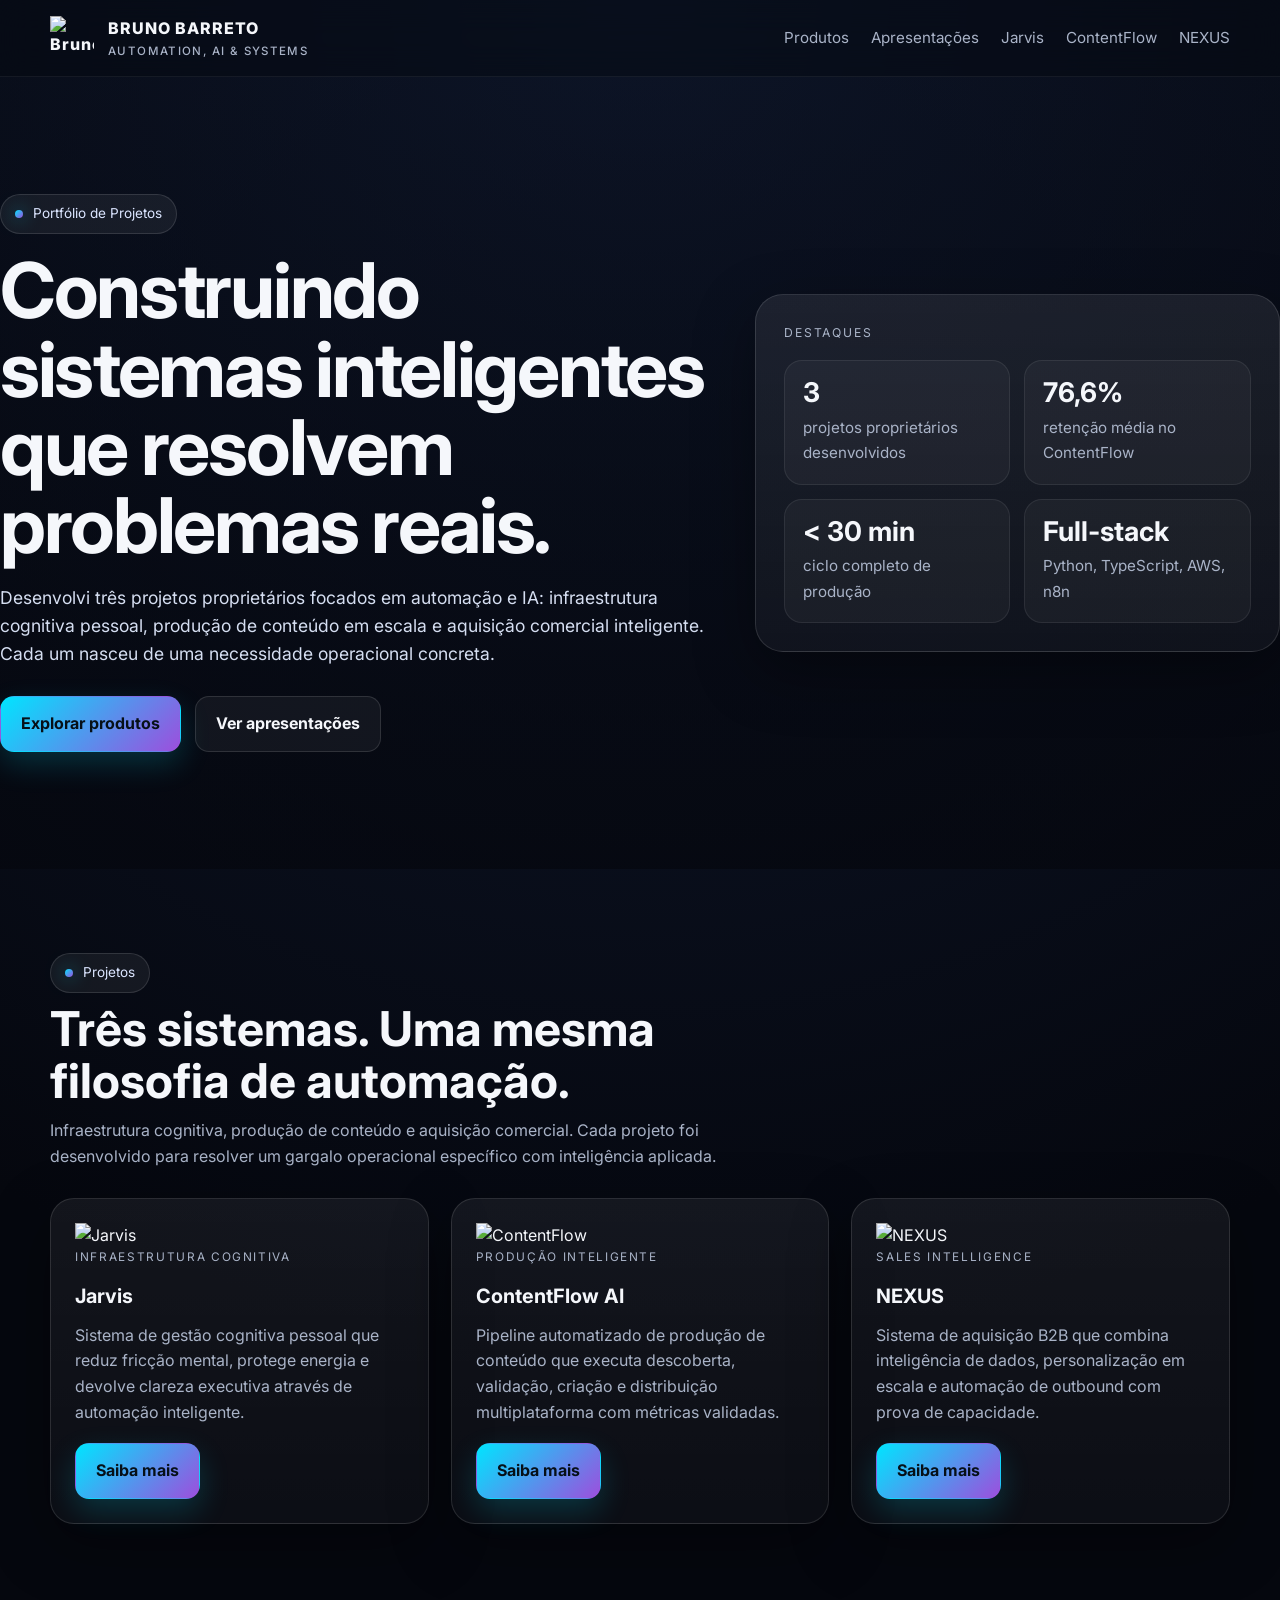
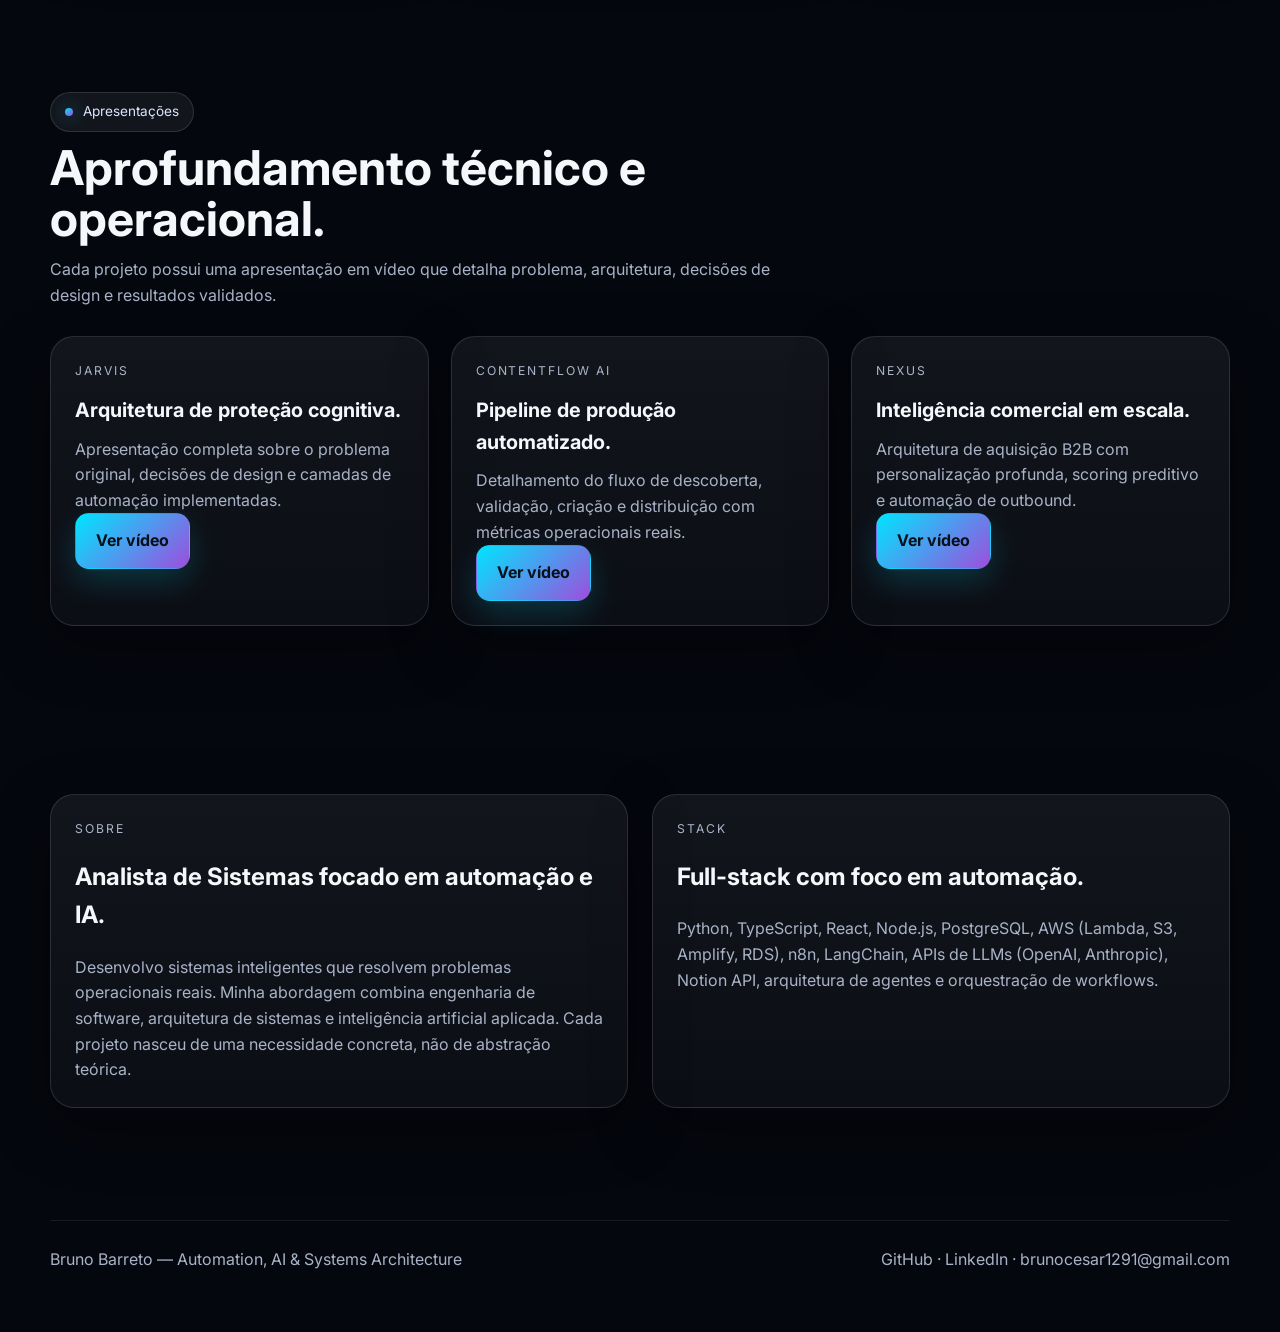
==== index.html @ 09afdfec "Initial commit: Portfolio site with rebranding complete" ====
<!DOCTYPE html>
<html lang="pt-BR">
<head>
<meta charset="utf-8">
<meta name="viewport" content="width=device-width, initial-scale=1">
<link rel="preconnect" href="https://fonts.googleapis.com">
<link rel="preconnect" href="https://fonts.gstatic.com" crossorigin>
<link href="https://fonts.googleapis.com/css2?family=Inter:wght@300;400;500;600;700;800;900&display=swap" rel="stylesheet">
<link rel="stylesheet" href="./styles.css">
<title>Bruno Barreto — Automation, AI & Systems Architecture</title>
<meta name="description" content="Portfólio de projetos em automação e inteligência artificial: Jarvis, ContentFlow AI e NEXUS.">
<meta property="og:title" content="Bruno Barreto — Automation, AI & Systems Architecture">
<meta property="og:description" content="Portfólio de projetos em automação e inteligência artificial: Jarvis, ContentFlow AI e NEXUS.">
<meta property="og:type" content="website">
<meta name="theme-color" content="#05070e">
</head>
<body>
<header class="header">
  <div class="container nav">
    <a class="brand" href="./index.html">
      <img src="./assets/logos/logo-pentecost.png" alt="Bruno Barreto">
      <div>
        BRUNO BARRETO
        <small>AUTOMATION, AI & SYSTEMS</small>
      </div>
    </a>
    <nav class="nav-links">
      <a href="./index.html#produtos">Produtos</a>
      <a href="./index.html#apresentacoes">Apresentações</a>
      <a href="./jarvis.html">Jarvis</a>
      <a href="./contentflow.html">ContentFlow</a>
      <a href="./nexus.html">NEXUS</a>
    </nav>
  </div>
</header>
<section class="hero">
  <div class="hero-bg">
    <video autoplay muted loop playsinline poster="./assets/logos/logo-pentecost.png">
      <source src="./assets/videos/hero-bg-pentecost.mp4" type="video/mp4">
    </video>
  </div>
  <div class="container hero-content">
    <div class="hero-grid">
      <div>
        <span class="eyebrow">Portfólio de Projetos</span>
        <h1>Construindo sistemas inteligentes que resolvem problemas reais.</h1>
        <p>Desenvolvi três projetos proprietários focados em automação e IA: infraestrutura cognitiva pessoal, produção de conteúdo em escala e aquisição comercial inteligente. Cada um nasceu de uma necessidade operacional concreta.</p>
        <div class="hero-actions">
          <a class="btn btn-primary" href="#produtos">Explorar produtos</a>
          <a class="btn btn-secondary" href="#apresentacoes">Ver apresentações</a>
        </div>
      </div>
      <div class="hero-card">
        <div class="kicker">Destaques</div>
        <div class="stat-grid" style="margin-top:18px">
          <div class="stat"><strong>3</strong><span class="small">projetos proprietários desenvolvidos</span></div>
          <div class="stat"><strong>76,6%</strong><span class="small">retenção média no ContentFlow</span></div>
          <div class="stat"><strong>&lt; 30 min</strong><span class="small">ciclo completo de produção</span></div>
          <div class="stat"><strong>Full-stack</strong><span class="small">Python, TypeScript, AWS, n8n</span></div>
        </div>
      </div>
    </div>
  </div>
</section>

<section class="section" id="produtos">
  <div class="container">
    <div class="section-head">
      <span class="eyebrow">Projetos</span>
      <h2>Três sistemas. Uma mesma filosofia de automação.</h2>
      <p>Infraestrutura cognitiva, produção de conteúdo e aquisição comercial. Cada projeto foi desenvolvido para resolver um gargalo operacional específico com inteligência aplicada.</p>
    </div>
    <div class="grid-3">
      <article class="card product-card">
        <img src="./assets/logos-full/logo-jarvis-full.png" alt="Jarvis">
        <div class="tag">Infraestrutura cognitiva</div>
        <h3>Jarvis</h3>
        <p>Sistema de gestão cognitiva pessoal que reduz fricção mental, protege energia e devolve clareza executiva através de automação inteligente.</p>
        <div class="cta-row"><a class="btn btn-primary" href="./jarvis.html">Saiba mais</a></div>
      </article>
      <article class="card product-card">
        <img src="./assets/logos-full/logo-contentflow-full.png" alt="ContentFlow">
        <div class="tag">Produção inteligente</div>
        <h3>ContentFlow AI</h3>
        <p>Pipeline automatizado de produção de conteúdo que executa descoberta, validação, criação e distribuição multiplataforma com métricas validadas.</p>
        <div class="cta-row"><a class="btn btn-primary" href="./contentflow.html">Saiba mais</a></div>
      </article>
      <article class="card product-card">
        <img src="./assets/logos-full/logo-nexus-full.png" alt="NEXUS">
        <div class="tag">Sales intelligence</div>
        <h3>NEXUS</h3>
        <p>Sistema de aquisição B2B que combina inteligência de dados, personalização em escala e automação de outbound com prova de capacidade.</p>
        <div class="cta-row"><a class="btn btn-primary" href="./nexus.html">Saiba mais</a></div>
      </article>
    </div>
  </div>
</section>

<section class="section" id="apresentacoes">
  <div class="container">
    <div class="section-head">
      <span class="eyebrow">Apresentações</span>
      <h2>Aprofundamento técnico e operacional.</h2>
      <p>Cada projeto possui uma apresentação em vídeo que detalha problema, arquitetura, decisões de design e resultados validados.</p>
    </div>
    <div class="grid-3">
      <article class="card">
        <div class="kicker">Jarvis</div>
        <h3>Arquitetura de proteção cognitiva.</h3>
        <p>Apresentação completa sobre o problema original, decisões de design e camadas de automação implementadas.</p>
        <div class="cta-row"><a class="btn btn-primary" href="./jarvis.html#apresentacao">Ver vídeo</a></div>
      </article>
      <article class="card">
        <div class="kicker">ContentFlow AI</div>
        <h3>Pipeline de produção automatizado.</h3>
        <p>Detalhamento do fluxo de descoberta, validação, criação e distribuição com métricas operacionais reais.</p>
        <div class="cta-row"><a class="btn btn-primary" href="./contentflow.html#apresentacao">Ver vídeo</a></div>
      </article>
      <article class="card">
        <div class="kicker">NEXUS</div>
        <h3>Inteligência comercial em escala.</h3>
        <p>Arquitetura de aquisição B2B com personalização profunda, scoring preditivo e automação de outbound.</p>
        <div class="cta-row"><a class="btn btn-primary" href="./nexus.html#apresentacao">Ver vídeo</a></div>
      </article>
    </div>
  </div>
</section>

<section class="section" id="origem">
  <div class="container two-col">
    <div class="card">
      <div class="kicker">Sobre</div>
      <h2>Analista de Sistemas focado em automação e IA.</h2>
      <p>Desenvolvo sistemas inteligentes que resolvem problemas operacionais reais. Minha abordagem combina engenharia de software, arquitetura de sistemas e inteligência artificial aplicada. Cada projeto nasceu de uma necessidade concreta, não de abstração teórica.</p>
    </div>
    <div class="card">
      <div class="kicker">Stack</div>
      <h2>Full-stack com foco em automação.</h2>
      <p>Python, TypeScript, React, Node.js, PostgreSQL, AWS (Lambda, S3, Amplify, RDS), n8n, LangChain, APIs de LLMs (OpenAI, Anthropic), Notion API, arquitetura de agentes e orquestração de workflows.</p>
    </div>
  </div>
</section>
<footer class="footer">
  <div class="container footer-inner">
    <div>Bruno Barreto — Automation, AI & Systems Architecture</div>
    <div>
      <a href="https://github.com/BrunoBarreto91" target="_blank" rel="noopener">GitHub</a> · 
      <a href="https://linkedin.com/in/brunobarreto91" target="_blank" rel="noopener">LinkedIn</a> · 
      <a href="mailto:brunocesar1291@gmail.com">brunocesar1291@gmail.com</a>
    </div>
  </div>
</footer>
</body>
</html>
---- styles.css ----
:root {
  --bg: #05070e;
  --bg-soft: #0b1020;
  --panel: rgba(255,255,255,0.06);
  --panel-strong: rgba(255,255,255,0.1);
  --text: #f5f7fb;
  --muted: #a9b3c7;
  --line: rgba(255,255,255,0.12);
  --cyan: #00e5ff;
  --blue: #66e5ff;
  --green: #00e096;
  --purple: #9d4edd;
  --magenta: #e040fb;
  --max: 1180px;
  --radius: 22px;
  --shadow: 0 20px 60px rgba(0,0,0,.35);
}

* { box-sizing: border-box; }

html { scroll-behavior: smooth; }

body {
  margin: 0;
  font-family: Inter, system-ui, -apple-system, Segoe UI, Roboto, Arial, sans-serif;
  background: radial-gradient(circle at top, #101a31 0, var(--bg) 45%), var(--bg);
  color: var(--text);
  line-height: 1.6;
}

a { color: inherit; text-decoration: none; }

img, video {
  max-width: 100%;
  display: block;
}

.container {
  width: min(calc(100% - 40px), var(--max));
  margin: 0 auto;
}

.section { padding: 84px 0; }

.small {
  font-size: .95rem;
  color: var(--muted);
}

.eyebrow {
  display: inline-flex;
  align-items: center;
  gap: 10px;
  padding: 8px 14px;
  border-radius: 999px;
  background: rgba(255,255,255,.06);
  border: 1px solid var(--line);
  color: #dbe5ff;
  font-size: .85rem;
}

.eyebrow::before {
  content: '';
  width: 8px;
  height: 8px;
  border-radius: 50%;
  background: linear-gradient(135deg,var(--cyan),var(--purple));
  box-shadow: 0 0 18px rgba(0,229,255,.6);
}

.header {
  position: sticky;
  top: 0;
  z-index: 50;
  backdrop-filter: blur(16px);
  background: rgba(5,7,14,.58);
  border-bottom: 1px solid rgba(255,255,255,.06);
}

.nav {
  display: flex;
  align-items: center;
  justify-content: space-between;
  min-height: 76px;
  gap: 18px;
}

.brand {
  display: flex;
  align-items: center;
  gap: 14px;
  font-weight: 800;
  letter-spacing: .06em;
}

.brand img {
  width: 44px;
  height: 44px;
  object-fit: contain;
}

.brand small {
  display: block;
  color: var(--muted);
  font-size: .72rem;
  font-weight: 500;
  letter-spacing: .12em;
}

.nav-links {
  display: flex;
  align-items: center;
  gap: 22px;
  flex-wrap: wrap;
}

.nav-links a {
  color: var(--muted);
  font-size: .95rem;
}

.nav-links a:hover { color: white; }

.btn {
  display: inline-flex;
  align-items: center;
  justify-content: center;
  gap: 10px;
  padding: 14px 20px;
  border-radius: 14px;
  border: 1px solid transparent;
  font-weight: 700;
  transition: .2s ease;
  cursor: pointer;
}

.btn-primary {
  background: linear-gradient(135deg, var(--cyan), var(--purple));
  color: #061018;
  box-shadow: 0 12px 30px rgba(0,229,255,.18);
}

.btn-primary:hover { transform: translateY(-2px); }

.btn-secondary {
  background: rgba(255,255,255,.05);
  border-color: var(--line);
  color: var(--text);
}

.hero {
  position: relative;
  overflow: hidden;
  min-height: 88vh;
  display: flex;
  align-items: center;
}

.hero::after {
  content: '';
  position: absolute;
  inset: 0;
  background: linear-gradient(180deg, rgba(5,7,14,.30), rgba(5,7,14,.72));
  pointer-events: none;
}

.hero-bg {
  position: absolute;
  inset: 0;
  overflow: hidden;
  z-index: 0;
}

.hero-bg video,
.hero-bg img {
  width: 100%;
  height: 100%;
  object-fit: cover;
  opacity: .56;
}

.hero-content {
  position: relative;
  z-index: 1;
  width: 100%;
}

.hero-grid {
  display: grid;
  grid-template-columns: 1.15fr .85fr;
  gap: 44px;
  align-items: center;
}

.hero h1 {
  font-size: clamp(2.7rem, 6vw, 5.2rem);
  line-height: 1.02;
  margin: 18px 0;
  letter-spacing: -.03em;
}

.hero p {
  font-size: 1.1rem;
  color: #d5def1;
  max-width: 760px;
}

.hero-actions {
  display: flex;
  gap: 14px;
  flex-wrap: wrap;
  margin-top: 28px;
}

.hero-card {
  background: linear-gradient(180deg, rgba(255,255,255,.08), rgba(255,255,255,.04));
  border: 1px solid var(--line);
  border-radius: 28px;
  padding: 28px;
  box-shadow: var(--shadow);
}

.hero-card .stat-grid,
.stat-grid {
  display: grid;
  grid-template-columns: repeat(2, 1fr);
  gap: 14px;
}

.stat {
  padding: 18px;
  border-radius: 18px;
  background: rgba(255,255,255,.04);
  border: 1px solid rgba(255,255,255,.08);
}

.stat strong {
  display: block;
  font-size: 1.7rem;
  line-height: 1;
  margin-bottom: 8px;
}

.section-head {
  max-width: 720px;
  margin-bottom: 28px;
}

.section-head h2 {
  font-size: clamp(2rem, 4vw, 3rem);
  line-height: 1.08;
  margin: 10px 0 12px;
}

.section-head p {
  color: var(--muted);
  margin: 0;
}

.grid-3 {
  display: grid;
  grid-template-columns: repeat(3, 1fr);
  gap: 22px;
}

.grid-4 {
  display: grid;
  grid-template-columns: repeat(4, 1fr);
  gap: 18px;
}

.card {
  background: linear-gradient(180deg, rgba(255,255,255,.06), rgba(255,255,255,.03));
  border: 1px solid var(--line);
  border-radius: 24px;
  padding: 24px;
  box-shadow: var(--shadow);
}

.card h3 {
  margin: 14px 0 10px;
  font-size: 1.24rem;
}

.card p {
  margin: 0;
  color: var(--muted);
}

.product-card img {
  width: 100%;
  max-height: 220px;
  object-fit: contain;
}

.product-card .tag {
  color: var(--muted);
  text-transform: uppercase;
  font-size: .74rem;
  letter-spacing: .14em;
}

.product-card .cta-row {
  display: flex;
  gap: 10px;
  flex-wrap: wrap;
  margin-top: 18px;
}

.metrics-table {
  width: 100%;
  border-collapse: collapse;
  overflow: hidden;
  border-radius: 20px;
  border: 1px solid var(--line);
  background: rgba(255,255,255,.04);
  box-shadow: var(--shadow);
}

.metrics-table th,
.metrics-table td {
  padding: 16px 18px;
  text-align: left;
  border-bottom: 1px solid rgba(255,255,255,.08);
}

.metrics-table th {
  color: white;
  font-size: .92rem;
  background: rgba(255,255,255,.04);
}

.metrics-table td { color: #d8e0f2; }

.metrics-table tr:last-child td { border-bottom: 0; }

.video-shell {
  position: relative;
  aspect-ratio: 16/9;
  border-radius: 26px;
  overflow: hidden;
  border: 1px solid var(--line);
  background: #02040a;
  box-shadow: var(--shadow);
}

.video-shell video,
.video-shell iframe,
.video-shell img {
  width: 100%;
  height: 100%;
  object-fit: cover;
}

.two-col {
  display: grid;
  grid-template-columns: 1fr 1fr;
  gap: 24px;
}

.kicker {
  color: var(--muted);
  text-transform: uppercase;
  letter-spacing: .16em;
  font-size: .76rem;
}

.logo-figure {
  width: min(100%, 320px);
  margin: 0 auto 18px;
  filter: drop-shadow(0 18px 50px rgba(0,229,255,.12));
}

.product-hero { min-height: 78vh; }

.product-hero h1 {
  font-size: clamp(2.8rem, 6vw, 4.8rem);
}

.accent-cyan .eyebrow::before,
.accent-cyan .accent-dot {
  background: var(--cyan);
  box-shadow: 0 0 18px rgba(0,229,255,.7);
}

.accent-green .eyebrow::before,
.accent-green .accent-dot {
  background: var(--green);
  box-shadow: 0 0 18px rgba(0,224,150,.7);
}

.accent-purple .eyebrow::before,
.accent-purple .accent-dot {
  background: var(--purple);
  box-shadow: 0 0 18px rgba(157,78,221,.75);
}

.cta-band {
  padding: 34px;
  border-radius: 28px;
  border: 1px solid var(--line);
  background: linear-gradient(135deg, rgba(0,229,255,.10), rgba(157,78,221,.10));
  box-shadow: var(--shadow);
}

.footer {
  padding: 28px 0 60px;
  color: var(--muted);
}

.footer-inner {
  display: flex;
  justify-content: space-between;
  gap: 18px;
  flex-wrap: wrap;
  padding-top: 26px;
  border-top: 1px solid rgba(255,255,255,.08);
}

@media (max-width: 980px) {
  .hero-grid,
  .two-col,
  .grid-3,
  .grid-4 {
    grid-template-columns: 1fr;
  }

  .nav { padding: 10px 0; }

  .nav-links { display: none; }

  .hero {
    min-height: auto;
    padding: 60px 0;
  }
}
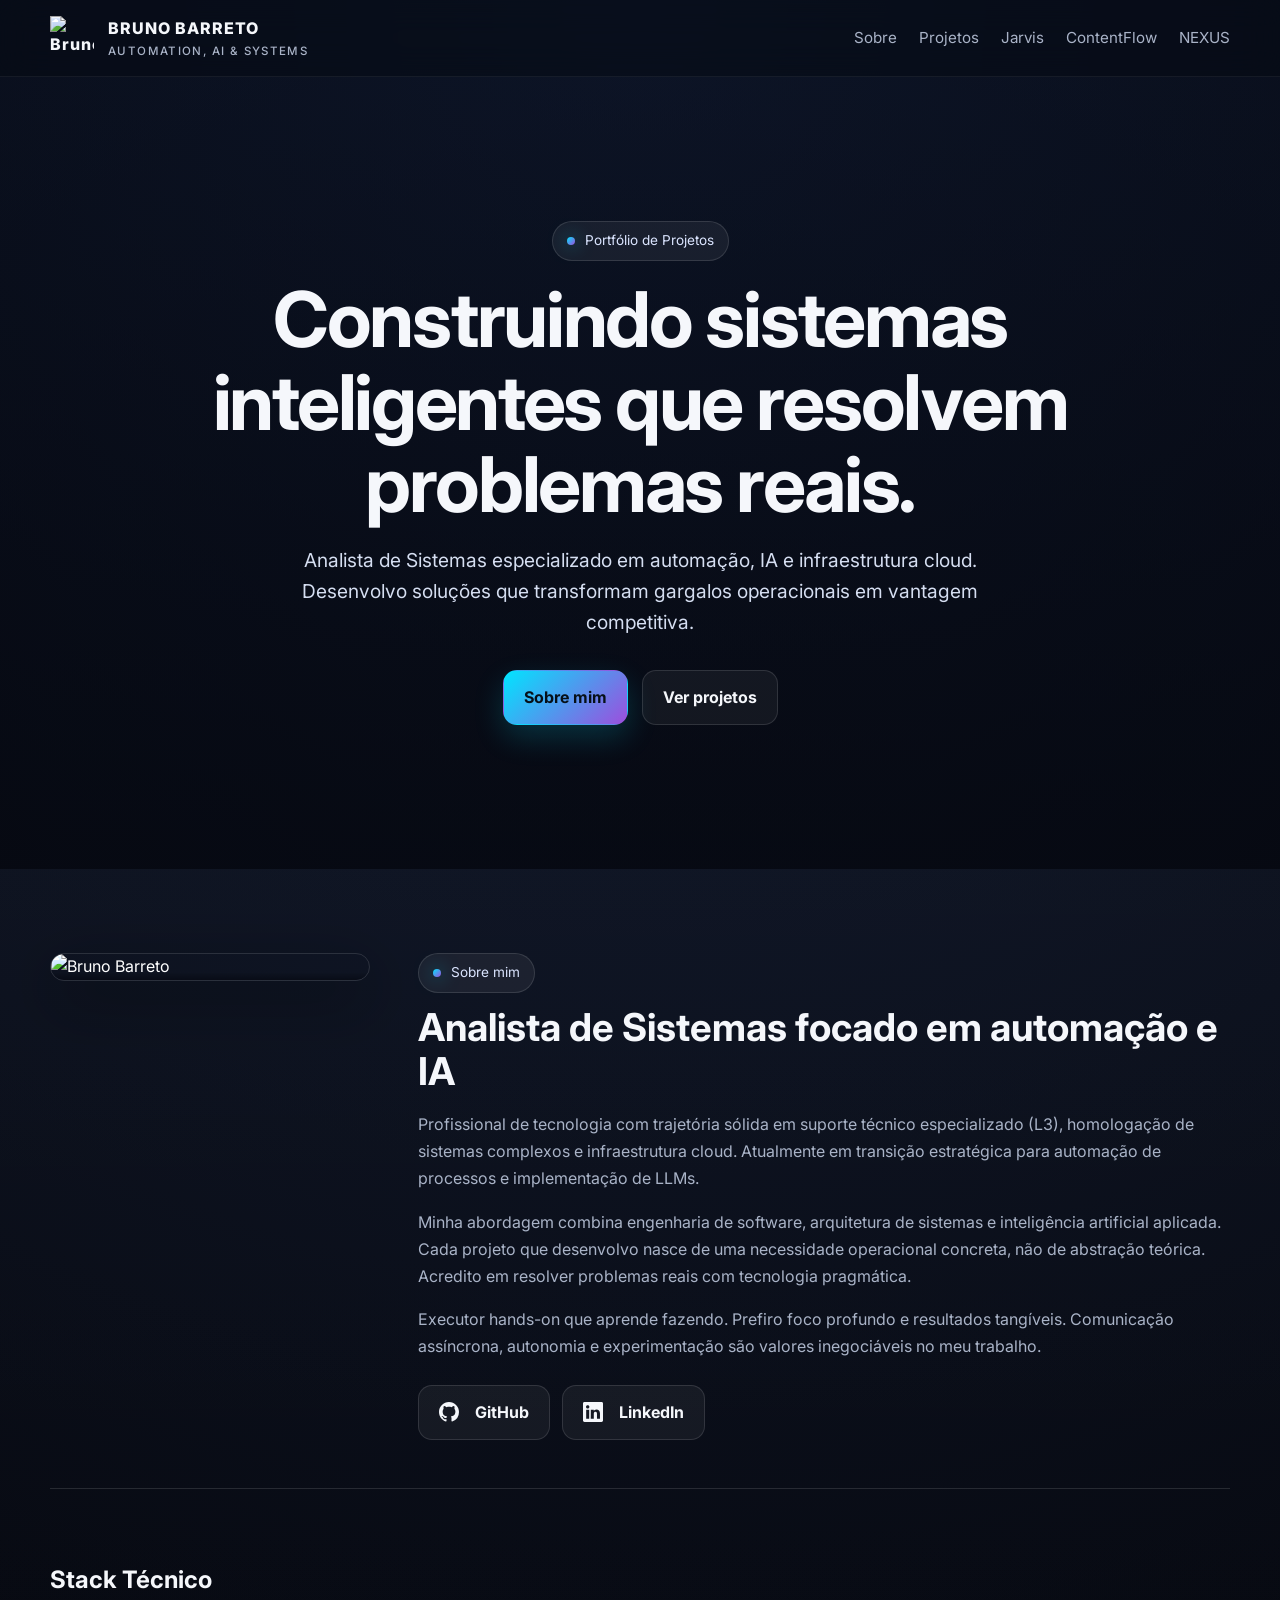
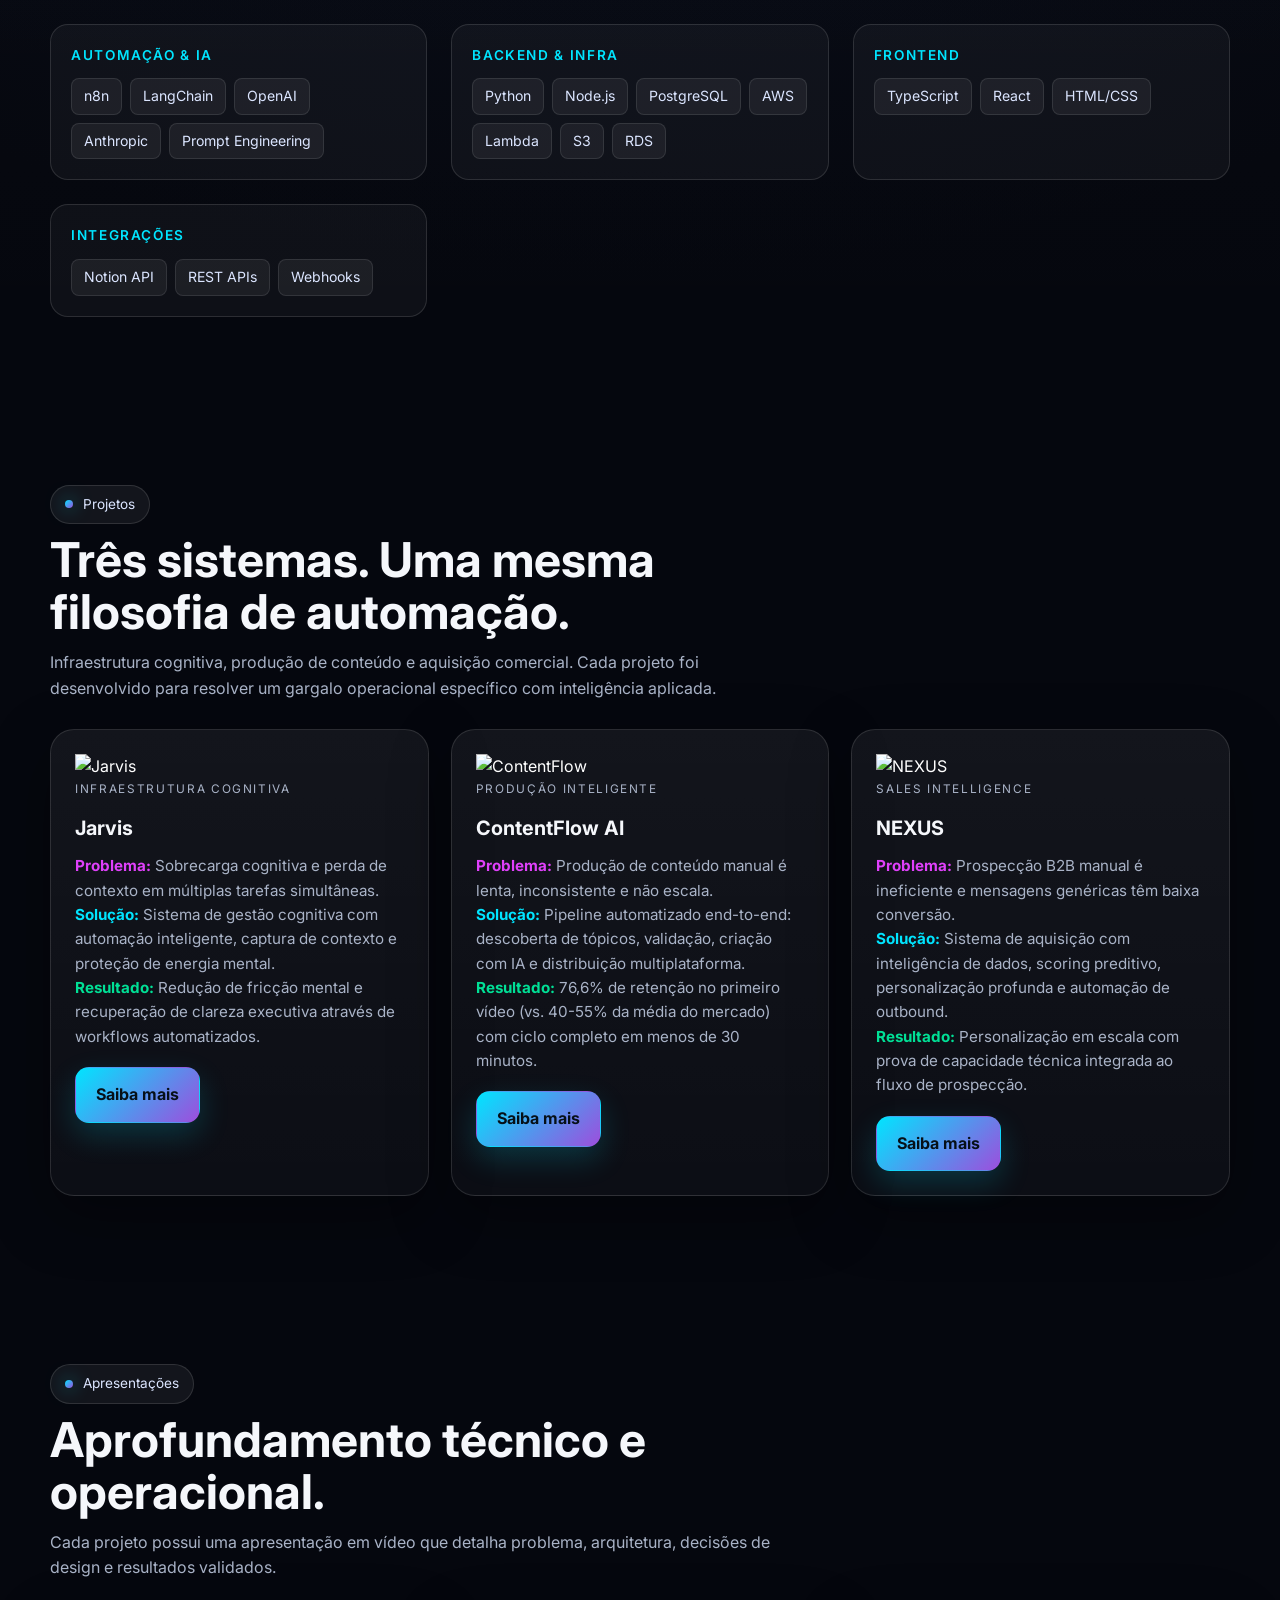
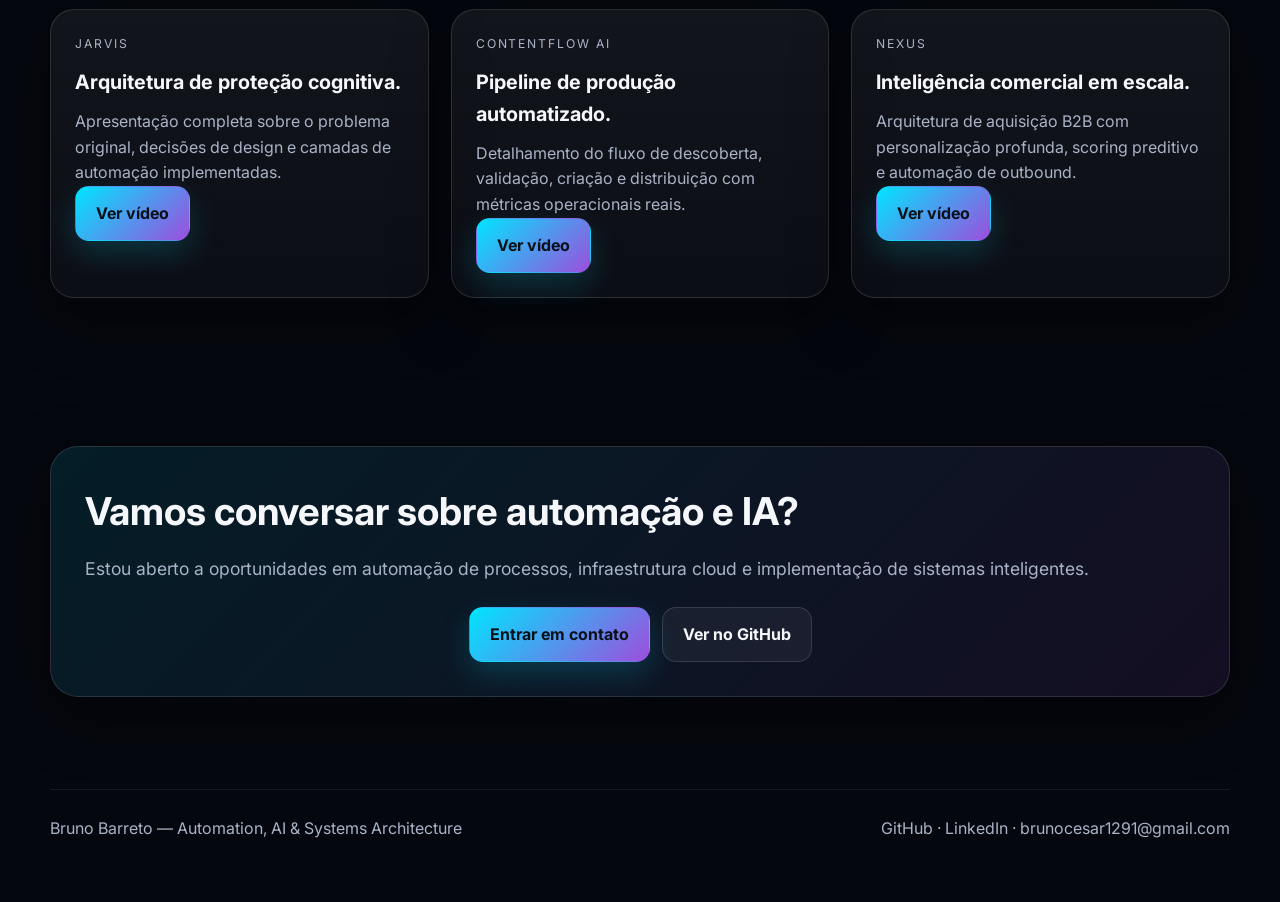
==== commit 384c9458: "feat: reestrutura site - sobre mim, projetos com contexto, hero simplificado" ====
--- a/index.html
+++ b/index.html
@@ -25,8 +25,8 @@
       </div>
     </a>
     <nav class="nav-links">
-      <a href="./index.html#produtos">Produtos</a>
-      <a href="./index.html#apresentacoes">Apresentações</a>
+      <a href="./index.html#sobre">Sobre</a>
+      <a href="./index.html#produtos">Projetos</a>
       <a href="./jarvis.html">Jarvis</a>
       <a href="./contentflow.html">ContentFlow</a>
       <a href="./nexus.html">NEXUS</a>
@@ -40,23 +40,84 @@
     </video>
   </div>
   <div class="container hero-content">
-    <div class="hero-grid">
-      <div>
-        <span class="eyebrow">Portfólio de Projetos</span>
-        <h1>Construindo sistemas inteligentes que resolvem problemas reais.</h1>
-        <p>Desenvolvi três projetos proprietários focados em automação e IA: infraestrutura cognitiva pessoal, produção de conteúdo em escala e aquisição comercial inteligente. Cada um nasceu de uma necessidade operacional concreta.</p>
-        <div class="hero-actions">
-          <a class="btn btn-primary" href="#produtos">Explorar produtos</a>
-          <a class="btn btn-secondary" href="#apresentacoes">Ver apresentações</a>
-        </div>
-      </div>
-      <div class="hero-card">
-        <div class="kicker">Destaques</div>
-        <div class="stat-grid" style="margin-top:18px">
-          <div class="stat"><strong>3</strong><span class="small">projetos proprietários desenvolvidos</span></div>
-          <div class="stat"><strong>76,6%</strong><span class="small">retenção média no ContentFlow</span></div>
-          <div class="stat"><strong>&lt; 30 min</strong><span class="small">ciclo completo de produção</span></div>
-          <div class="stat"><strong>Full-stack</strong><span class="small">Python, TypeScript, AWS, n8n</span></div>
+    <div class="hero-text-center">
+      <span class="eyebrow">Portfólio de Projetos</span>
+      <h1>Construindo sistemas inteligentes que resolvem problemas reais.</h1>
+      <p class="hero-lead">Analista de Sistemas especializado em automação, IA e infraestrutura cloud. Desenvolvo soluções que transformam gargalos operacionais em vantagem competitiva.</p>
+      <div class="hero-actions">
+        <a class="btn btn-primary" href="#sobre">Sobre mim</a>
+        <a class="btn btn-secondary" href="#produtos">Ver projetos</a>
+      </div>
+    </div>
+  </div>
+</section>
+
+<section class="section section-about" id="sobre">
+  <div class="container">
+    <div class="about-grid">
+      <div class="about-photo">
+        <img src="./assets/profile-photo.jpg" alt="Bruno Barreto" class="profile-img">
+      </div>
+      <div class="about-content">
+        <span class="eyebrow">Sobre mim</span>
+        <h2>Analista de Sistemas focado em automação e IA</h2>
+        <p>Profissional de tecnologia com trajetória sólida em suporte técnico especializado (L3), homologação de sistemas complexos e infraestrutura cloud. Atualmente em transição estratégica para automação de processos e implementação de LLMs.</p>
+        <p>Minha abordagem combina engenharia de software, arquitetura de sistemas e inteligência artificial aplicada. Cada projeto que desenvolvo nasce de uma necessidade operacional concreta, não de abstração teórica. Acredito em resolver problemas reais com tecnologia pragmática.</p>
+        <p>Executor hands-on que aprende fazendo. Prefiro foco profundo e resultados tangíveis. Comunicação assíncrona, autonomia e experimentação são valores inegociáveis no meu trabalho.</p>
+        
+        <div class="about-links">
+          <a href="https://github.com/BrunoBarreto91" target="_blank" rel="noopener" class="btn btn-secondary">
+            <svg width="20" height="20" fill="currentColor" viewBox="0 0 16 16"><path d="M8 0C3.58 0 0 3.58 0 8c0 3.54 2.29 6.53 5.47 7.59.4.07.55-.17.55-.38 0-.19-.01-.82-.01-1.49-2.01.37-2.53-.49-2.69-.94-.09-.23-.48-.94-.82-1.13-.28-.15-.68-.52-.01-.53.63-.01 1.08.58 1.23.82.72 1.21 1.87.87 2.33.66.07-.52.28-.87.51-1.07-1.78-.2-3.64-.89-3.64-3.95 0-.87.31-1.59.82-2.15-.08-.2-.36-1.02.08-2.12 0 0 .67-.21 2.2.82.64-.18 1.32-.27 2-.27.68 0 1.36.09 2 .27 1.53-1.04 2.2-.82 2.2-.82.44 1.1.16 1.92.08 2.12.51.56.82 1.27.82 2.15 0 3.07-1.87 3.75-3.65 3.95.29.25.54.73.54 1.48 0 1.07-.01 1.93-.01 2.2 0 .21.15.46.55.38A8.012 8.012 0 0 0 16 8c0-4.42-3.58-8-8-8z"/></svg>
+            GitHub
+          </a>
+          <a href="https://linkedin.com/in/brunobarreto91" target="_blank" rel="noopener" class="btn btn-secondary">
+            <svg width="20" height="20" fill="currentColor" viewBox="0 0 16 16"><path d="M0 1.146C0 .513.526 0 1.175 0h13.65C15.474 0 16 .513 16 1.146v13.708c0 .633-.526 1.146-1.175 1.146H1.175C.526 16 0 15.487 0 14.854V1.146zm4.943 12.248V6.169H2.542v7.225h2.401zm-1.2-8.212c.837 0 1.358-.554 1.358-1.248-.015-.709-.52-1.248-1.342-1.248-.822 0-1.359.54-1.359 1.248 0 .694.521 1.248 1.327 1.248h.016zm4.908 8.212V9.359c0-.216.016-.432.08-.586.173-.431.568-.878 1.232-.878.869 0 1.216.662 1.216 1.634v3.865h2.401V9.25c0-2.22-1.184-3.252-2.764-3.252-1.274 0-1.845.7-2.165 1.193v.025h-.016a5.54 5.54 0 0 1 .016-.025V6.169h-2.4c.03.678 0 7.225 0 7.225h2.4z"/></svg>
+            LinkedIn
+          </a>
+        </div>
+      </div>
+    </div>
+
+    <div class="skills-section">
+      <h3>Stack Técnico</h3>
+      <div class="skills-grid">
+        <div class="skill-category">
+          <div class="skill-label">Automação & IA</div>
+          <div class="skill-tags">
+            <span class="skill-tag">n8n</span>
+            <span class="skill-tag">LangChain</span>
+            <span class="skill-tag">OpenAI</span>
+            <span class="skill-tag">Anthropic</span>
+            <span class="skill-tag">Prompt Engineering</span>
+          </div>
+        </div>
+        <div class="skill-category">
+          <div class="skill-label">Backend & Infra</div>
+          <div class="skill-tags">
+            <span class="skill-tag">Python</span>
+            <span class="skill-tag">Node.js</span>
+            <span class="skill-tag">PostgreSQL</span>
+            <span class="skill-tag">AWS</span>
+            <span class="skill-tag">Lambda</span>
+            <span class="skill-tag">S3</span>
+            <span class="skill-tag">RDS</span>
+          </div>
+        </div>
+        <div class="skill-category">
+          <div class="skill-label">Frontend</div>
+          <div class="skill-tags">
+            <span class="skill-tag">TypeScript</span>
+            <span class="skill-tag">React</span>
+            <span class="skill-tag">HTML/CSS</span>
+          </div>
+        </div>
+        <div class="skill-category">
+          <div class="skill-label">Integrações</div>
+          <div class="skill-tags">
+            <span class="skill-tag">Notion API</span>
+            <span class="skill-tag">REST APIs</span>
+            <span class="skill-tag">Webhooks</span>
+          </div>
         </div>
       </div>
     </div>
@@ -72,24 +133,30 @@
     </div>
     <div class="grid-3">
       <article class="card product-card">
-        <img src="./assets/logos-full/logo-jarvis-full.png" alt="Jarvis">
+        <img src="./assets/logos-full/logo-jarvis-full.png" alt="Jarvis" class="project-logo">
         <div class="tag">Infraestrutura cognitiva</div>
         <h3>Jarvis</h3>
-        <p>Sistema de gestão cognitiva pessoal que reduz fricção mental, protege energia e devolve clareza executiva através de automação inteligente.</p>
+        <p class="project-problem"><strong>Problema:</strong> Sobrecarga cognitiva e perda de contexto em múltiplas tarefas simultâneas.</p>
+        <p class="project-solution"><strong>Solução:</strong> Sistema de gestão cognitiva com automação inteligente, captura de contexto e proteção de energia mental.</p>
+        <p class="project-result"><strong>Resultado:</strong> Redução de fricção mental e recuperação de clareza executiva através de workflows automatizados.</p>
         <div class="cta-row"><a class="btn btn-primary" href="./jarvis.html">Saiba mais</a></div>
       </article>
       <article class="card product-card">
-        <img src="./assets/logos-full/logo-contentflow-full.png" alt="ContentFlow">
+        <img src="./assets/logos-full/logo-contentflow-full.png" alt="ContentFlow" class="project-logo">
         <div class="tag">Produção inteligente</div>
         <h3>ContentFlow AI</h3>
-        <p>Pipeline automatizado de produção de conteúdo que executa descoberta, validação, criação e distribuição multiplataforma com métricas validadas.</p>
+        <p class="project-problem"><strong>Problema:</strong> Produção de conteúdo manual é lenta, inconsistente e não escala.</p>
+        <p class="project-solution"><strong>Solução:</strong> Pipeline automatizado end-to-end: descoberta de tópicos, validação, criação com IA e distribuição multiplataforma.</p>
+        <p class="project-result"><strong>Resultado:</strong> 76,6% de retenção no primeiro vídeo (vs. 40-55% da média do mercado) com ciclo completo em menos de 30 minutos.</p>
         <div class="cta-row"><a class="btn btn-primary" href="./contentflow.html">Saiba mais</a></div>
       </article>
       <article class="card product-card">
-        <img src="./assets/logos-full/logo-nexus-full.png" alt="NEXUS">
+        <img src="./assets/logos-full/logo-nexus-full.png" alt="NEXUS" class="project-logo">
         <div class="tag">Sales intelligence</div>
         <h3>NEXUS</h3>
-        <p>Sistema de aquisição B2B que combina inteligência de dados, personalização em escala e automação de outbound com prova de capacidade.</p>
+        <p class="project-problem"><strong>Problema:</strong> Prospecção B2B manual é ineficiente e mensagens genéricas têm baixa conversão.</p>
+        <p class="project-solution"><strong>Solução:</strong> Sistema de aquisição com inteligência de dados, scoring preditivo, personalização profunda e automação de outbound.</p>
+        <p class="project-result"><strong>Resultado:</strong> Personalização em escala com prova de capacidade técnica integrada ao fluxo de prospecção.</p>
         <div class="cta-row"><a class="btn btn-primary" href="./nexus.html">Saiba mais</a></div>
       </article>
     </div>
@@ -126,17 +193,15 @@
   </div>
 </section>
 
-<section class="section" id="origem">
-  <div class="container two-col">
-    <div class="card">
-      <div class="kicker">Sobre</div>
-      <h2>Analista de Sistemas focado em automação e IA.</h2>
-      <p>Desenvolvo sistemas inteligentes que resolvem problemas operacionais reais. Minha abordagem combina engenharia de software, arquitetura de sistemas e inteligência artificial aplicada. Cada projeto nasceu de uma necessidade concreta, não de abstração teórica.</p>
-    </div>
-    <div class="card">
-      <div class="kicker">Stack</div>
-      <h2>Full-stack com foco em automação.</h2>
-      <p>Python, TypeScript, React, Node.js, PostgreSQL, AWS (Lambda, S3, Amplify, RDS), n8n, LangChain, APIs de LLMs (OpenAI, Anthropic), Notion API, arquitetura de agentes e orquestração de workflows.</p>
+<section class="section cta-section">
+  <div class="container">
+    <div class="cta-band">
+      <h2>Vamos conversar sobre automação e IA?</h2>
+      <p>Estou aberto a oportunidades em automação de processos, infraestrutura cloud e implementação de sistemas inteligentes.</p>
+      <div class="cta-actions">
+        <a href="mailto:brunocesar1291@gmail.com" class="btn btn-primary">Entrar em contato</a>
+        <a href="https://github.com/BrunoBarreto91" target="_blank" rel="noopener" class="btn btn-secondary">Ver no GitHub</a>
+      </div>
     </div>
   </div>
 </section>
--- a/styles.css
+++ b/styles.css
@@ -185,60 +185,191 @@
   width: 100%;
 }
 
-.hero-grid {
-  display: grid;
-  grid-template-columns: 1.15fr .85fr;
-  gap: 44px;
-  align-items: center;
+.hero-text-center {
+  max-width: 920px;
+  margin: 0 auto;
+  text-align: center;
 }
 
 .hero h1 {
   font-size: clamp(2.7rem, 6vw, 5.2rem);
-  line-height: 1.02;
+  line-height: 1.08;
   margin: 18px 0;
   letter-spacing: -.03em;
 }
 
-.hero p {
-  font-size: 1.1rem;
+.hero-lead {
+  font-size: 1.2rem;
   color: #d5def1;
   max-width: 760px;
+  margin: 0 auto;
+  line-height: 1.6;
 }
 
 .hero-actions {
   display: flex;
   gap: 14px;
   flex-wrap: wrap;
-  margin-top: 28px;
-}
-
-.hero-card {
-  background: linear-gradient(180deg, rgba(255,255,255,.08), rgba(255,255,255,.04));
-  border: 1px solid var(--line);
-  border-radius: 28px;
-  padding: 28px;
+  margin-top: 32px;
+  justify-content: center;
+}
+
+/* About Section */
+.section-about {
+  background: linear-gradient(180deg, rgba(255,255,255,.02), transparent);
+}
+
+.about-grid {
+  display: grid;
+  grid-template-columns: 320px 1fr;
+  gap: 48px;
+  align-items: start;
+  margin-bottom: 48px;
+}
+
+.about-photo {
+  position: relative;
+}
+
+.profile-img {
+  width: 100%;
+  border-radius: 24px;
+  border: 1px solid var(--line);
   box-shadow: var(--shadow);
-}
-
-.hero-card .stat-grid,
-.stat-grid {
+  /* Mascarar marca d'água do Gemini */
+  filter: brightness(1.05) contrast(1.08) saturate(1.1);
+  position: relative;
+}
+
+.profile-img::after {
+  content: '';
+  position: absolute;
+  inset: 0;
+  background: linear-gradient(180deg, transparent 70%, rgba(5,7,14,0.4) 100%);
+  border-radius: 24px;
+  pointer-events: none;
+}
+
+.about-content h2 {
+  font-size: clamp(1.8rem, 3vw, 2.4rem);
+  line-height: 1.15;
+  margin: 12px 0 18px;
+}
+
+.about-content p {
+  color: var(--muted);
+  margin-bottom: 16px;
+  line-height: 1.7;
+}
+
+.about-links {
+  display: flex;
+  gap: 12px;
+  flex-wrap: wrap;
+  margin-top: 24px;
+}
+
+.about-links .btn svg {
+  margin-right: 6px;
+}
+
+/* Skills Section */
+.skills-section {
+  margin-top: 48px;
+  padding-top: 48px;
+  border-top: 1px solid var(--line);
+}
+
+.skills-section h3 {
+  font-size: 1.5rem;
+  margin-bottom: 24px;
+}
+
+.skills-grid {
   display: grid;
-  grid-template-columns: repeat(2, 1fr);
-  gap: 14px;
-}
-
-.stat {
-  padding: 18px;
+  grid-template-columns: repeat(auto-fit, minmax(280px, 1fr));
+  gap: 24px;
+}
+
+.skill-category {
+  background: rgba(255,255,255,.04);
+  border: 1px solid var(--line);
   border-radius: 18px;
-  background: rgba(255,255,255,.04);
-  border: 1px solid rgba(255,255,255,.08);
-}
-
-.stat strong {
-  display: block;
-  font-size: 1.7rem;
-  line-height: 1;
-  margin-bottom: 8px;
+  padding: 20px;
+}
+
+.skill-label {
+  font-size: .85rem;
+  text-transform: uppercase;
+  letter-spacing: .12em;
+  color: var(--cyan);
+  margin-bottom: 12px;
+  font-weight: 600;
+}
+
+.skill-tags {
+  display: flex;
+  flex-wrap: wrap;
+  gap: 8px;
+}
+
+.skill-tag {
+  display: inline-block;
+  padding: 6px 12px;
+  background: rgba(255,255,255,.06);
+  border: 1px solid rgba(255,255,255,.1);
+  border-radius: 8px;
+  font-size: .88rem;
+  color: #dbe5ff;
+}
+
+/* Project Cards Enhanced */
+.project-logo {
+  /* Mascarar marca d'água em logos */
+  filter: brightness(1.08) contrast(1.05);
+}
+
+.project-problem,
+.project-solution,
+.project-result {
+  font-size: .95rem;
+  line-height: 1.6;
+  margin: 10px 0;
+}
+
+.project-problem strong {
+  color: var(--magenta);
+}
+
+.project-solution strong {
+  color: var(--cyan);
+}
+
+.project-result strong {
+  color: var(--green);
+}
+
+/* CTA Section */
+.cta-section {
+  padding: 64px 0;
+}
+
+.cta-band h2 {
+  font-size: clamp(1.8rem, 3vw, 2.6rem);
+  margin: 0 0 12px;
+}
+
+.cta-band p {
+  font-size: 1.1rem;
+  color: var(--muted);
+  margin: 0 0 24px;
+}
+
+.cta-actions {
+  display: flex;
+  gap: 12px;
+  flex-wrap: wrap;
+  justify-content: center;
 }
 
 .section-head {
@@ -421,7 +552,8 @@
   .hero-grid,
   .two-col,
   .grid-3,
-  .grid-4 {
+  .grid-4,
+  .about-grid {
     grid-template-columns: 1fr;
   }
 
@@ -433,4 +565,17 @@
     min-height: auto;
     padding: 60px 0;
   }
+
+  .about-grid {
+    gap: 32px;
+  }
+
+  .about-photo {
+    max-width: 280px;
+    margin: 0 auto;
+  }
+
+  .skills-grid {
+    grid-template-columns: 1fr;
+  }
 }
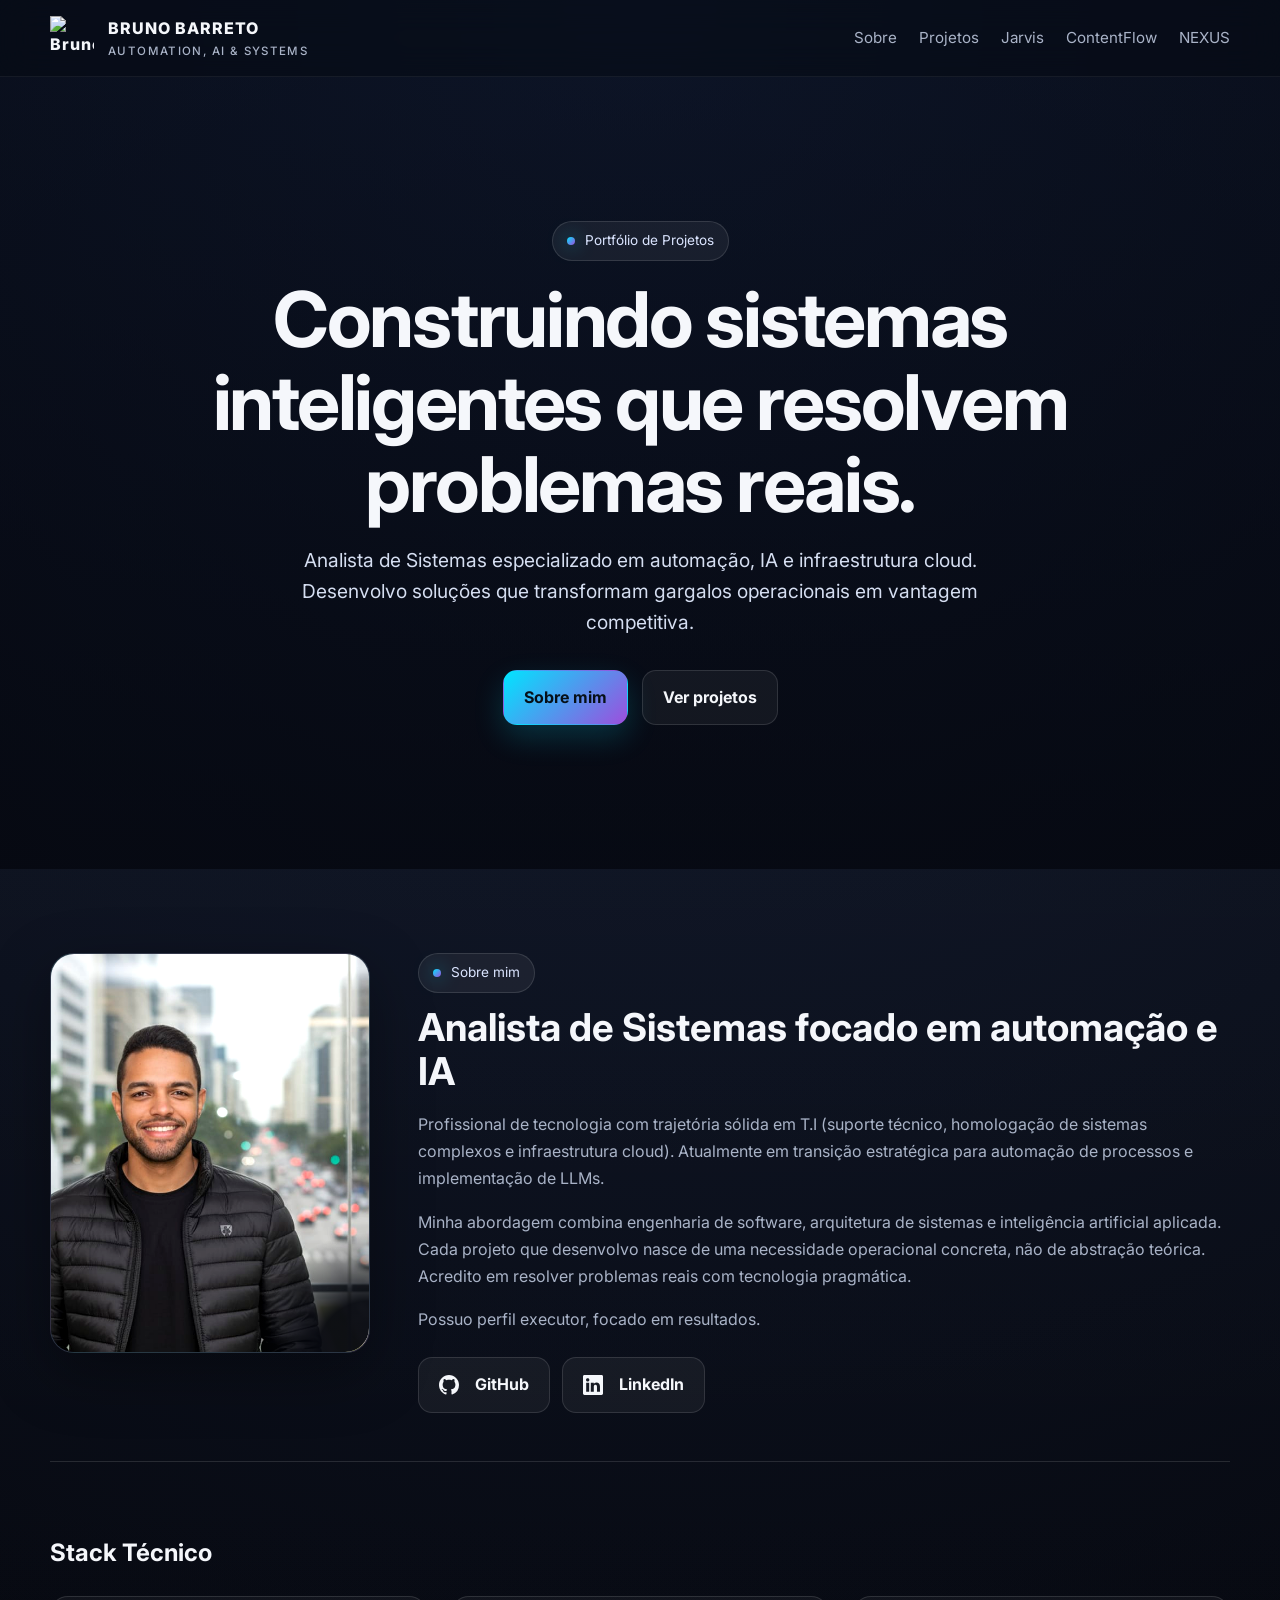
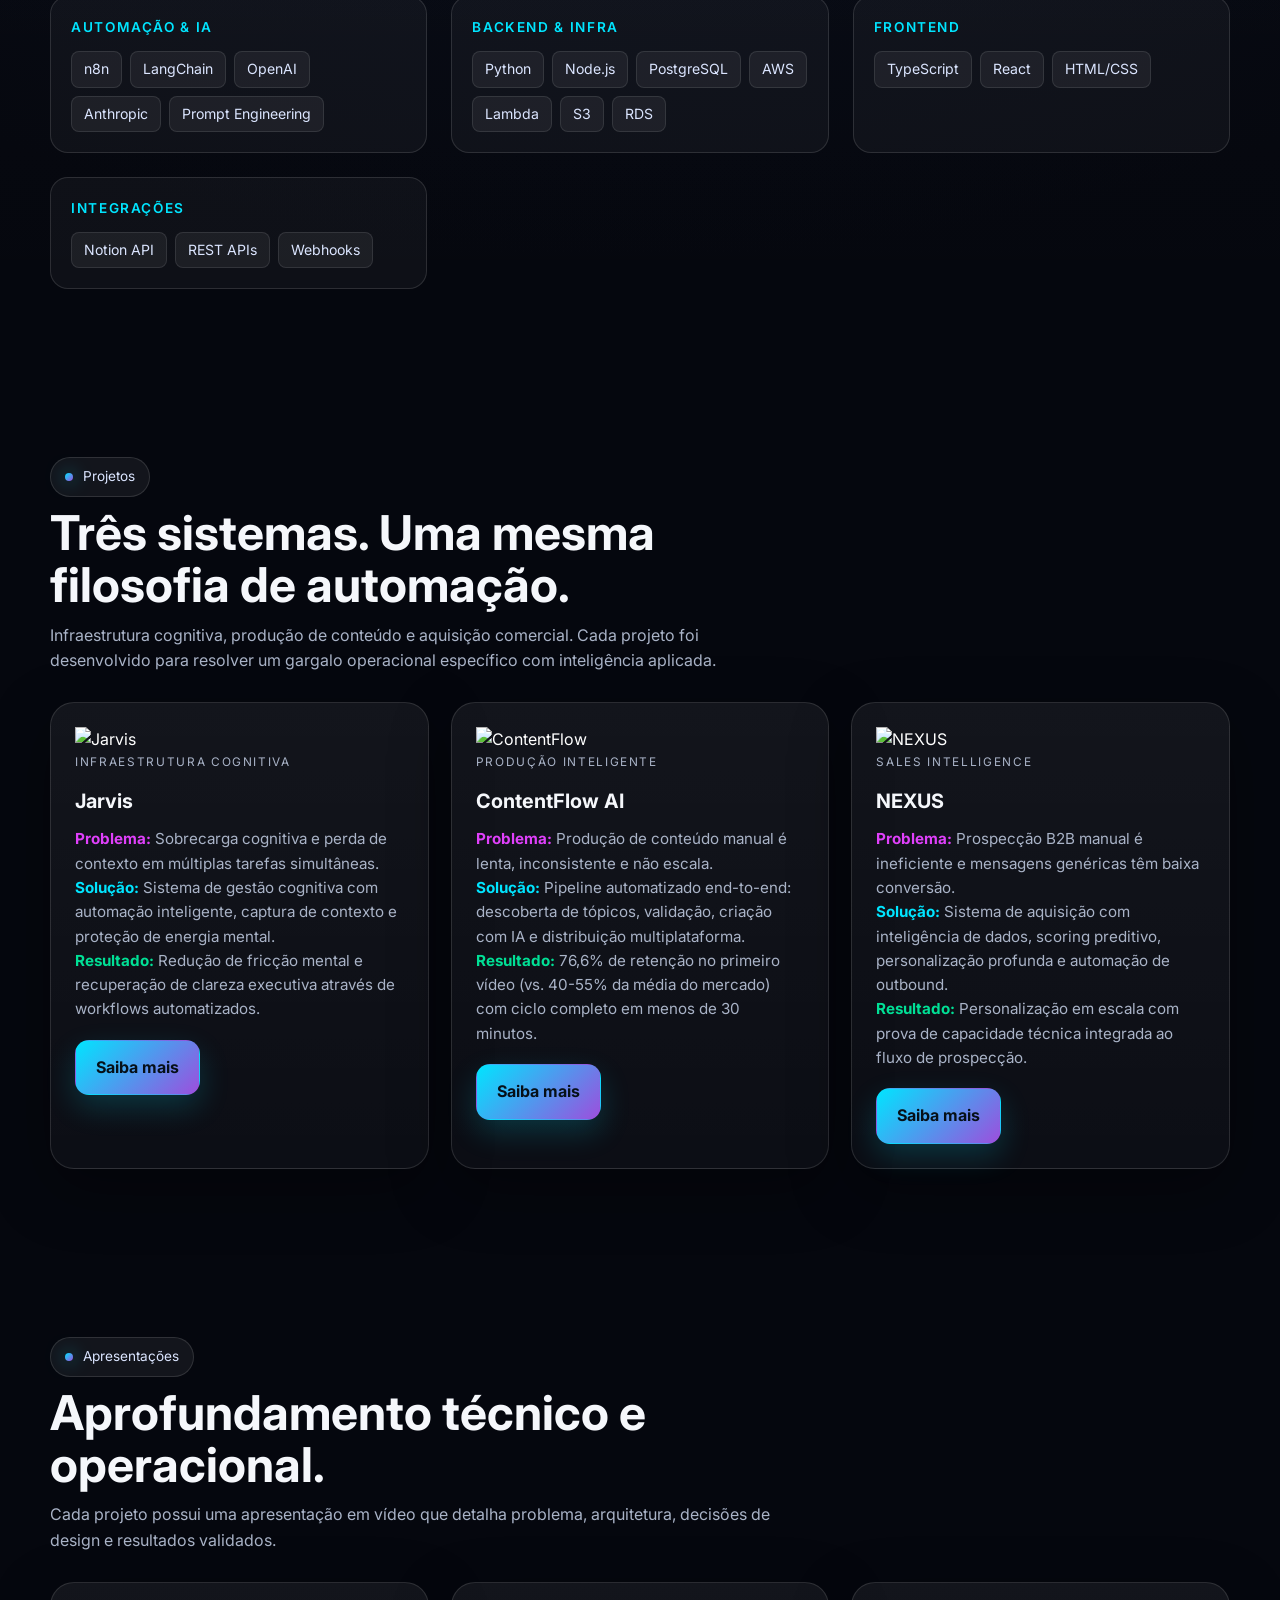
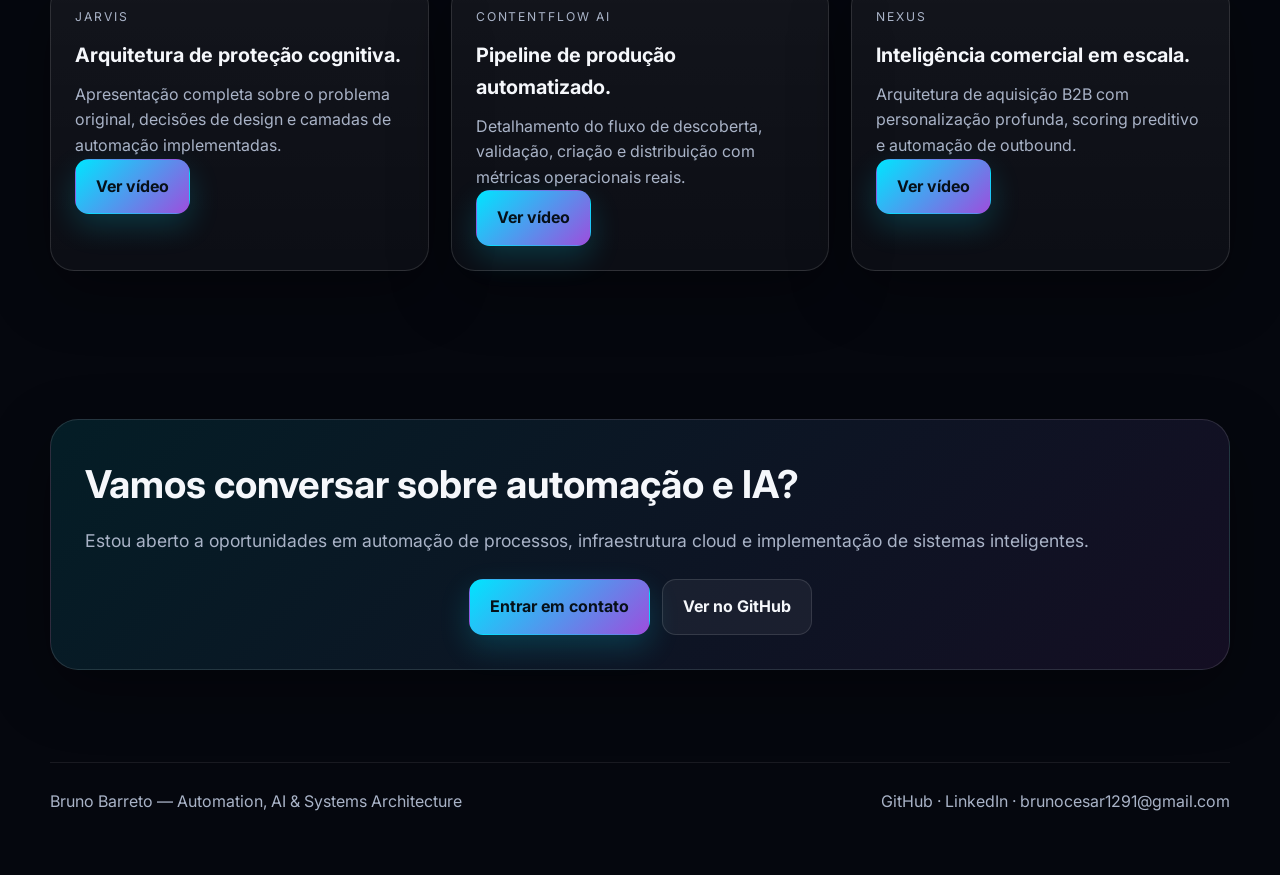
==== commit 8bd8a53e: "feat: texto sobre mim atualizado, logos reposicionadas, foto de perfil integrada, mascara marca dagu" ====
--- a/index.html
+++ b/index.html
@@ -56,14 +56,16 @@
   <div class="container">
     <div class="about-grid">
       <div class="about-photo">
-        <img src="./assets/profile-photo.jpg" alt="Bruno Barreto" class="profile-img">
+        <div class="profile-img-wrap">
+          <img src="./assets/profile-photo.jpg" alt="Bruno Barreto" class="profile-img" onerror="this.parentElement.classList.add('no-photo')">
+        </div>
       </div>
       <div class="about-content">
         <span class="eyebrow">Sobre mim</span>
         <h2>Analista de Sistemas focado em automação e IA</h2>
-        <p>Profissional de tecnologia com trajetória sólida em suporte técnico especializado (L3), homologação de sistemas complexos e infraestrutura cloud. Atualmente em transição estratégica para automação de processos e implementação de LLMs.</p>
+        <p>Profissional de tecnologia com trajetória sólida em T.I (suporte técnico, homologação de sistemas complexos e infraestrutura cloud). Atualmente em transição estratégica para automação de processos e implementação de LLMs.</p>
         <p>Minha abordagem combina engenharia de software, arquitetura de sistemas e inteligência artificial aplicada. Cada projeto que desenvolvo nasce de uma necessidade operacional concreta, não de abstração teórica. Acredito em resolver problemas reais com tecnologia pragmática.</p>
-        <p>Executor hands-on que aprende fazendo. Prefiro foco profundo e resultados tangíveis. Comunicação assíncrona, autonomia e experimentação são valores inegociáveis no meu trabalho.</p>
+        <p>Possuo perfil executor, focado em resultados.</p>
         
         <div class="about-links">
           <a href="https://github.com/BrunoBarreto91" target="_blank" rel="noopener" class="btn btn-secondary">
--- a/styles.css
+++ b/styles.css
@@ -231,23 +231,79 @@
   position: relative;
 }
 
+/* Product Logo Badge — canto superior, pequeno */
+.product-logo-badge {
+  display: inline-flex;
+  align-items: center;
+  gap: 10px;
+  margin-bottom: 18px;
+  padding: 8px 14px 8px 8px;
+  background: rgba(255,255,255,.06);
+  border: 1px solid var(--line);
+  border-radius: 999px;
+}
+
+.product-logo-badge img {
+  width: 28px;
+  height: 28px;
+  object-fit: contain;
+  border-radius: 6px;
+}
+
+.product-logo-badge span {
+  font-size: .85rem;
+  font-weight: 600;
+  color: #dbe5ff;
+  letter-spacing: .04em;
+}
+
+/* Profile photo with fallback */
+.profile-img-wrap {
+  width: 100%;
+  border-radius: 24px;
+  overflow: hidden;
+  border: 1px solid var(--line);
+  box-shadow: var(--shadow);
+  aspect-ratio: 4/5;
+  background: linear-gradient(135deg, rgba(0,229,255,.08), rgba(157,78,221,.08));
+  display: flex;
+  align-items: center;
+  justify-content: center;
+}
+
+.profile-img-wrap.no-photo::after {
+  content: 'BB';
+  font-size: 4rem;
+  font-weight: 800;
+  color: rgba(255,255,255,.15);
+  letter-spacing: -.02em;
+}
+
 .profile-img {
   width: 100%;
-  border-radius: 24px;
-  border: 1px solid var(--line);
-  box-shadow: var(--shadow);
-  /* Mascarar marca d'água do Gemini */
+  height: 100%;
+  object-fit: cover;
+  object-position: center top;
+  /* Mascarar marca d'água do Gemini no canto inferior direito */
   filter: brightness(1.05) contrast(1.08) saturate(1.1);
+  display: block;
+}
+
+/* Overlay para cobrir marca d'água */
+.profile-img-wrap {
   position: relative;
 }
 
-.profile-img::after {
+.profile-img-wrap::after {
   content: '';
   position: absolute;
-  inset: 0;
-  background: linear-gradient(180deg, transparent 70%, rgba(5,7,14,0.4) 100%);
-  border-radius: 24px;
+  bottom: 0;
+  right: 0;
+  width: 120px;
+  height: 120px;
+  background: radial-gradient(circle at bottom right, rgba(5,7,14,.95) 30%, transparent 70%);
   pointer-events: none;
+  border-radius: 0 0 24px 0;
 }
 
 .about-content h2 {
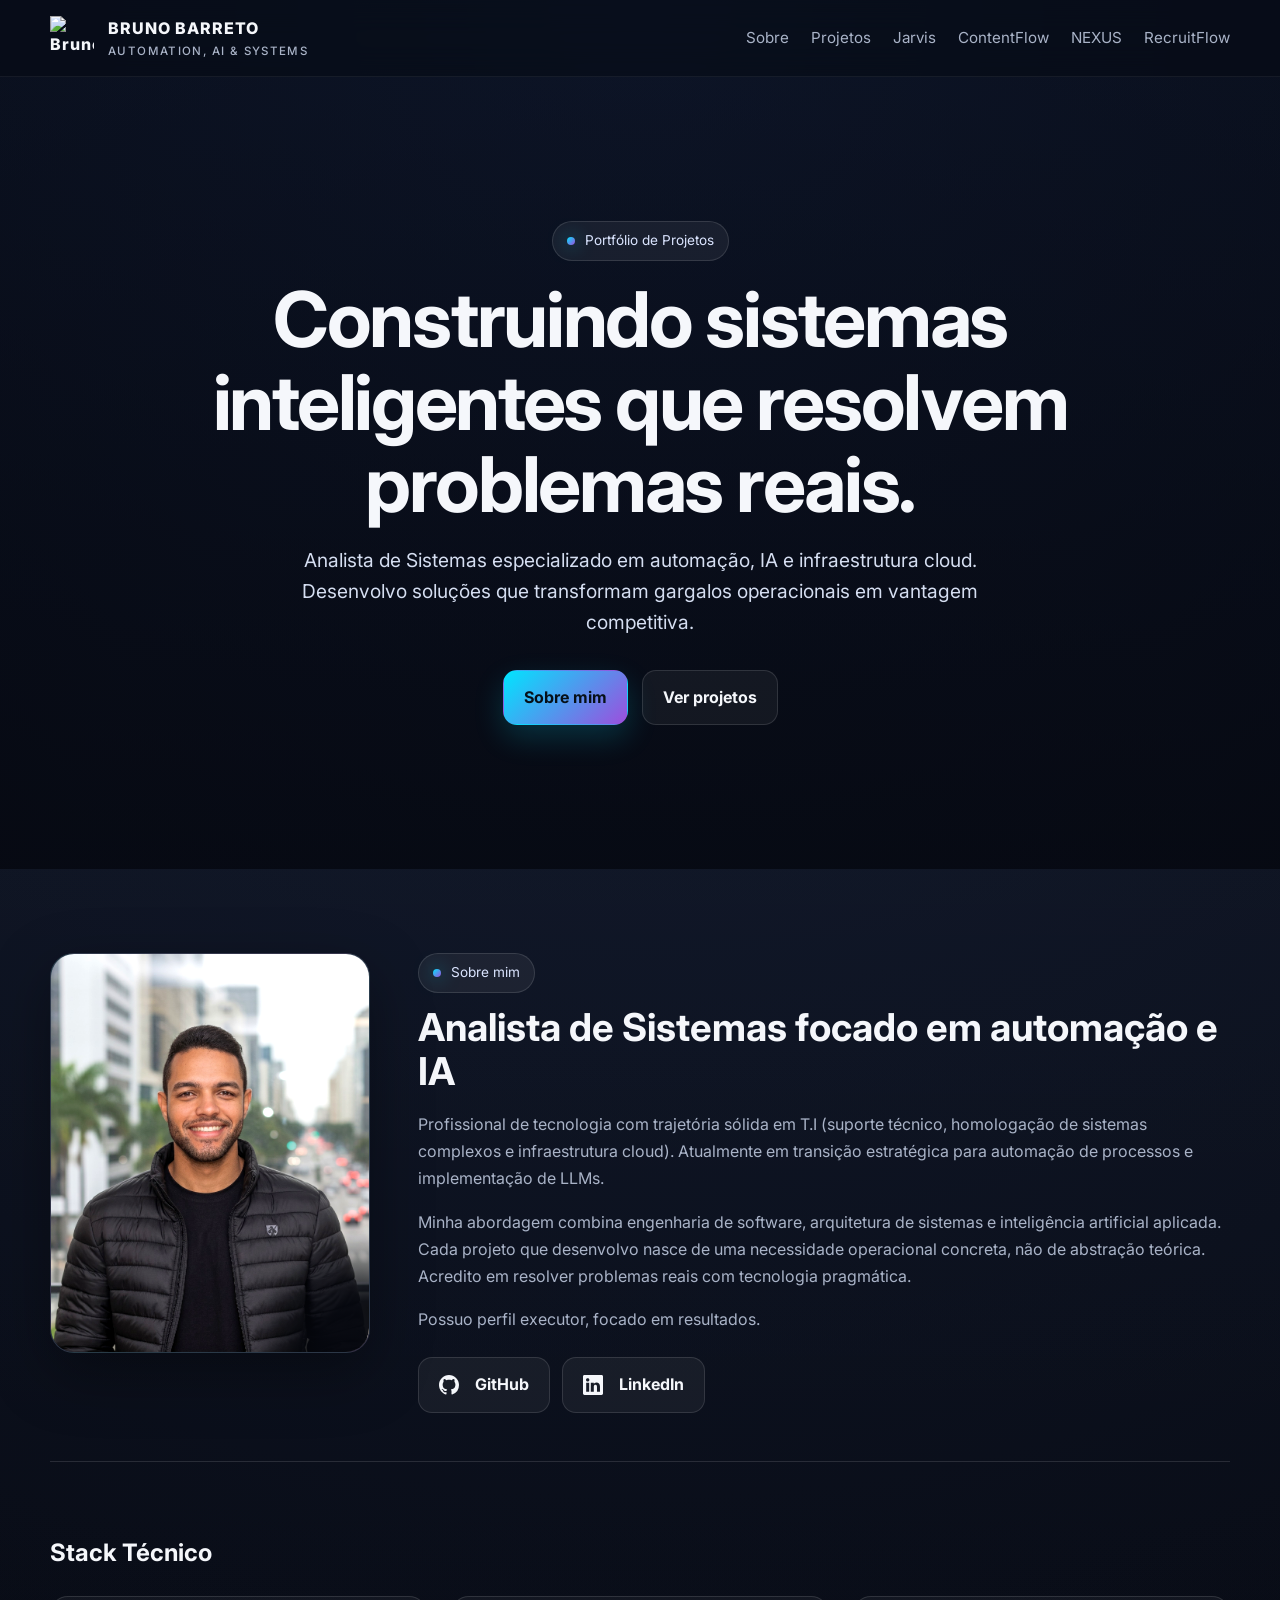
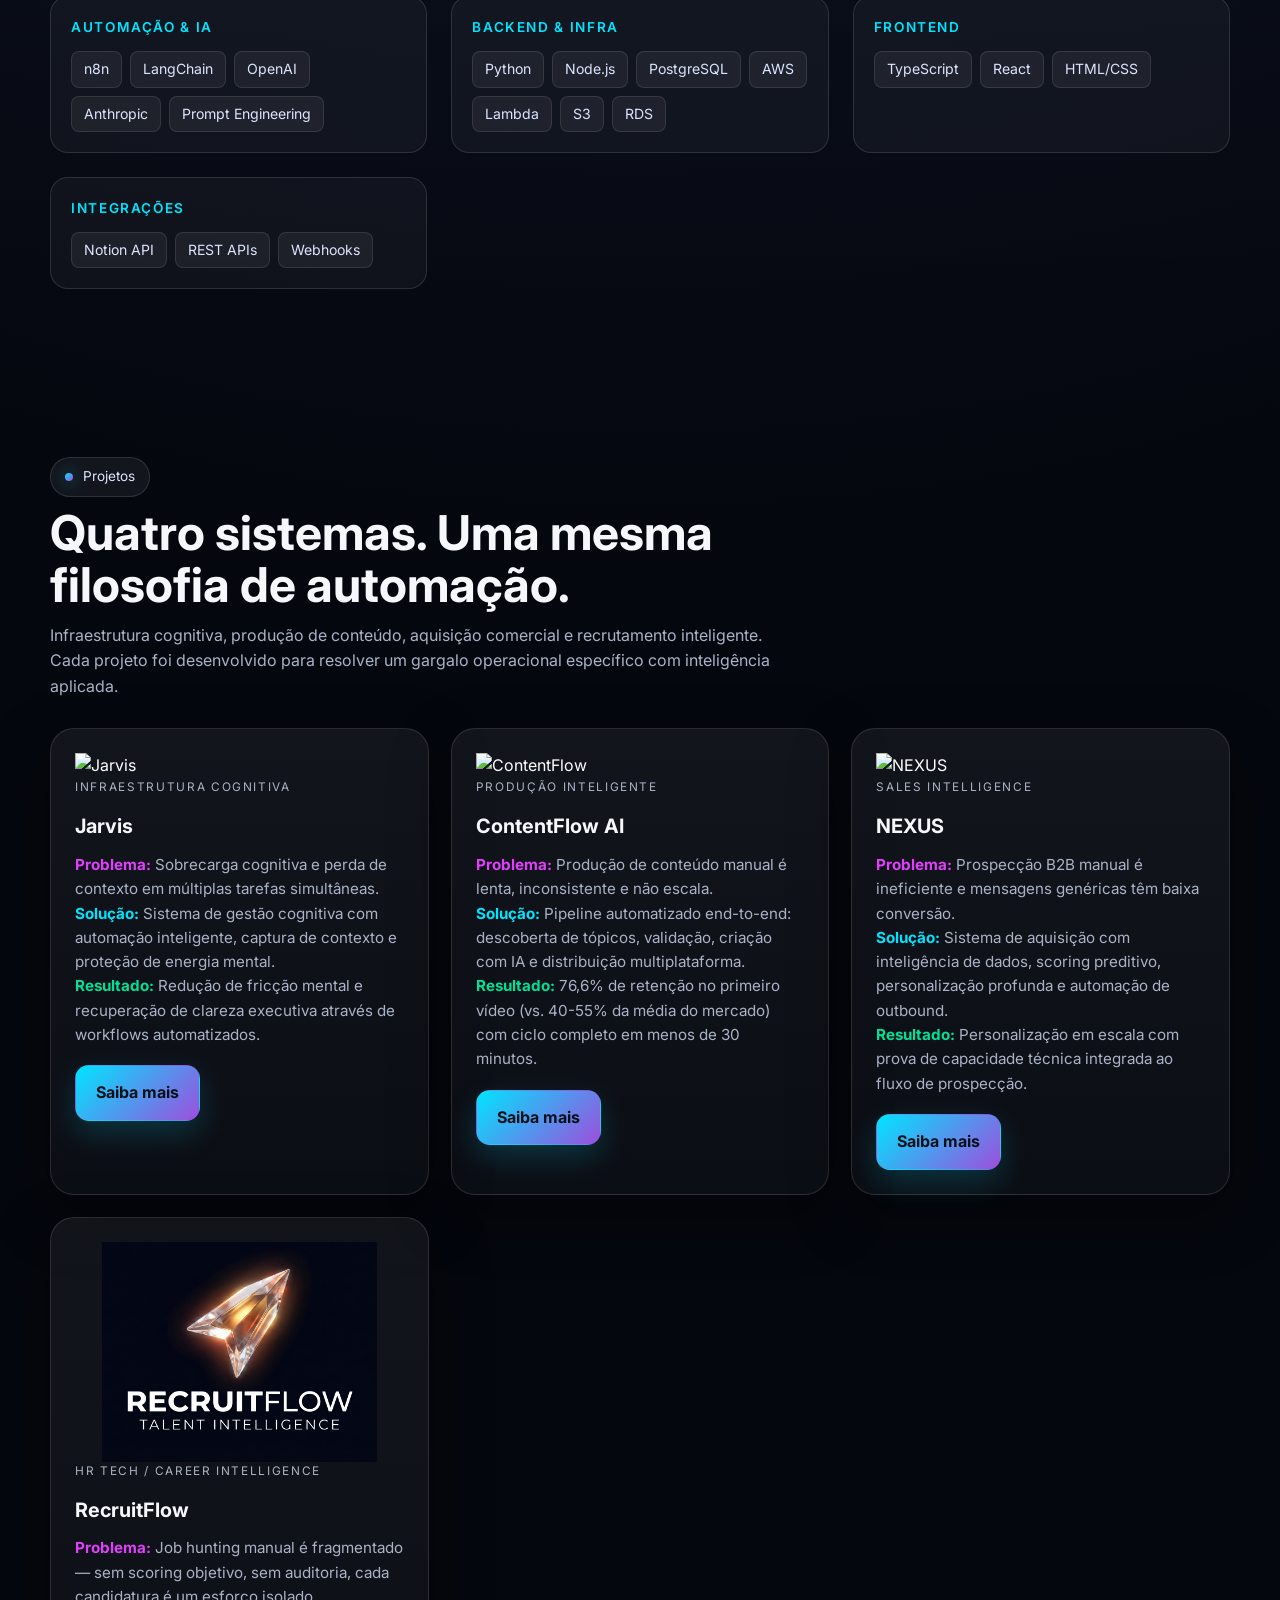
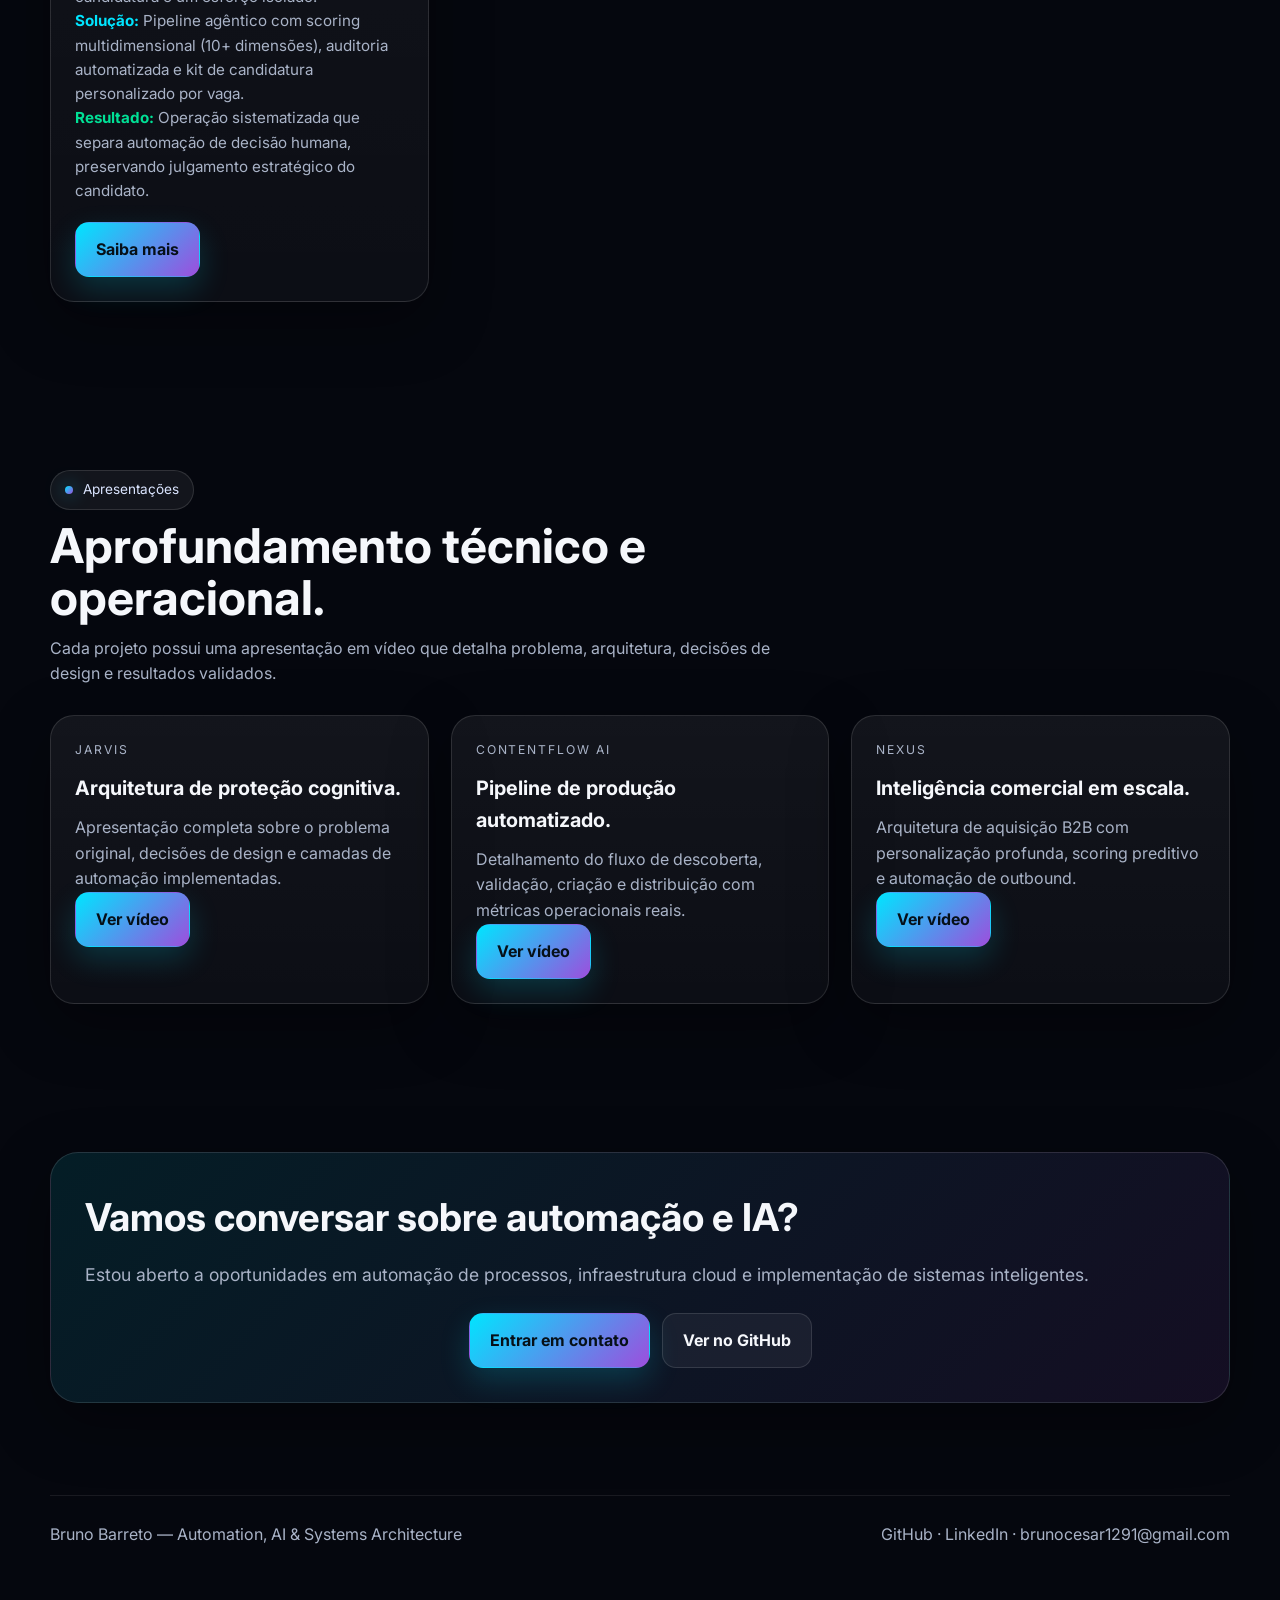
==== commit 1e466f2e: "feat: adiciona RecruitFlow, atualiza nav em todas as paginas, logos e foto atualizadas" ====
--- a/index.html
+++ b/index.html
@@ -30,6 +30,7 @@
       <a href="./jarvis.html">Jarvis</a>
       <a href="./contentflow.html">ContentFlow</a>
       <a href="./nexus.html">NEXUS</a>
+      <a href="./recruitflow.html">RecruitFlow</a>
     </nav>
   </div>
 </header>
@@ -130,8 +131,8 @@
   <div class="container">
     <div class="section-head">
       <span class="eyebrow">Projetos</span>
-      <h2>Três sistemas. Uma mesma filosofia de automação.</h2>
-      <p>Infraestrutura cognitiva, produção de conteúdo e aquisição comercial. Cada projeto foi desenvolvido para resolver um gargalo operacional específico com inteligência aplicada.</p>
+      <h2>Quatro sistemas. Uma mesma filosofia de automação.</h2>
+      <p>Infraestrutura cognitiva, produção de conteúdo, aquisição comercial e recrutamento inteligente. Cada projeto foi desenvolvido para resolver um gargalo operacional específico com inteligência aplicada.</p>
     </div>
     <div class="grid-3">
       <article class="card product-card">
@@ -161,6 +162,15 @@
         <p class="project-result"><strong>Resultado:</strong> Personalização em escala com prova de capacidade técnica integrada ao fluxo de prospecção.</p>
         <div class="cta-row"><a class="btn btn-primary" href="./nexus.html">Saiba mais</a></div>
       </article>
+      <article class="card product-card">
+        <img src="./assets/logos-full/logo-recruit-full.png" alt="RecruitFlow" class="project-logo">
+        <div class="tag">HR Tech / Career Intelligence</div>
+        <h3>RecruitFlow</h3>
+        <p class="project-problem"><strong>Problema:</strong> Job hunting manual é fragmentado — sem scoring objetivo, sem auditoria, cada candidatura é um esforço isolado.</p>
+        <p class="project-solution"><strong>Solução:</strong> Pipeline agêntico com scoring multidimensional (10+ dimensões), auditoria automatizada e kit de candidatura personalizado por vaga.</p>
+        <p class="project-result"><strong>Resultado:</strong> Operação sistematizada que separa automação de decisão humana, preservando julgamento estratégico do candidato.</p>
+        <div class="cta-row"><a class="btn btn-primary" href="./recruitflow.html">Saiba mais</a></div>
+      </article>
     </div>
   </div>
 </section>
